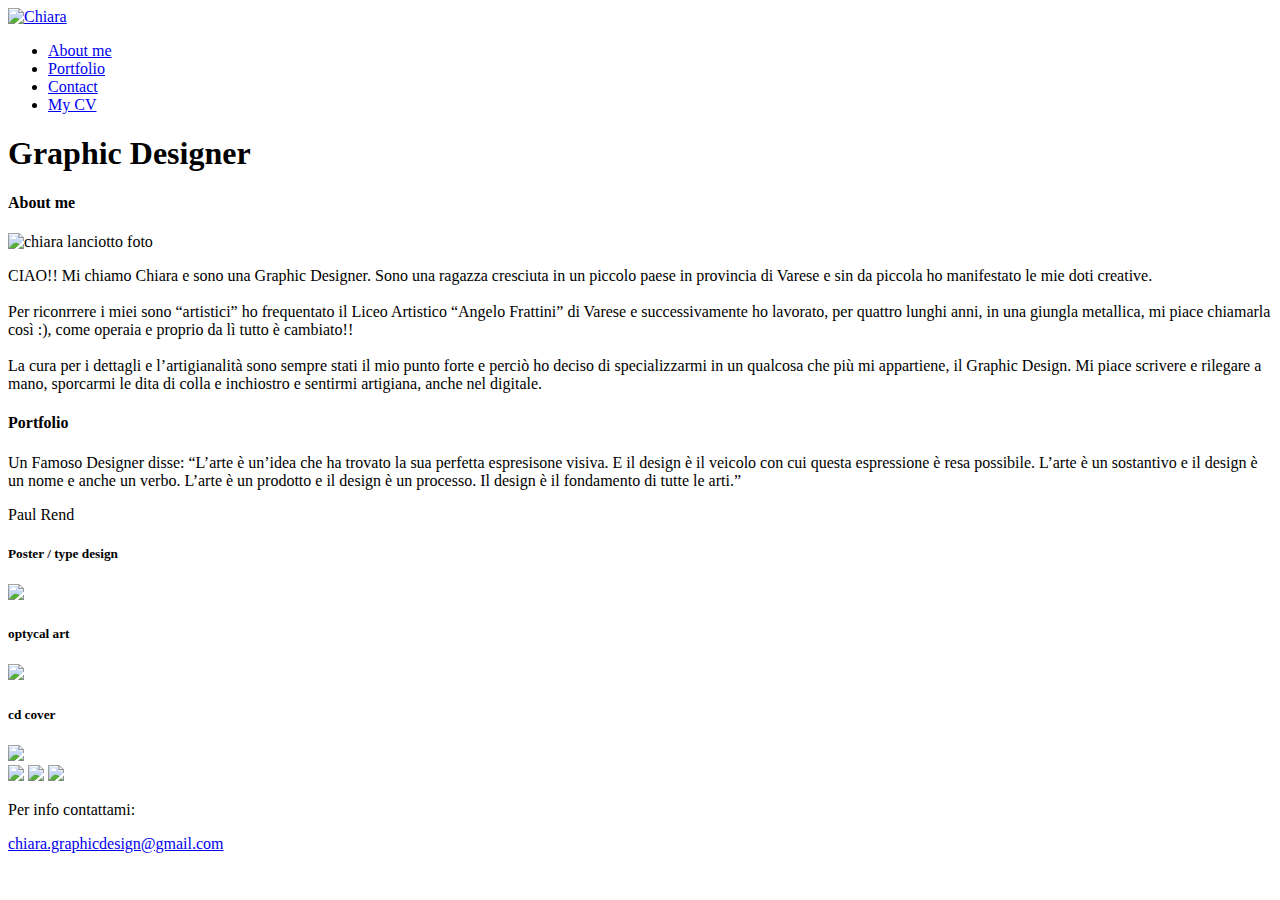
==== index.html @ 0a46676c "file-html" ====
<!DOCTYPE html>
<html lang="en">

<head>
    <meta charset="UTF-8">
    <meta http-equiv="X-UA-Compatible" content="IE=edge">
    <meta name="viewport" content="width=device-width, initial-scale=1.0">
    <title>Chiara Lanciotto</title>
    <link rel="stylesheet" href="STYLE/style.css">
</head>

<body>

    <!-- titolo -->
    <header class="header">
        <nav class="navbar">
            <a href="index.html">
                <img class="logo" src="IMG/Chiara%20lanciotto.svg" alt="Chiara">
            </a>
            <ul class="nav-menu">
                <li class="nav-item">
                    <a href="#" class="nav-link">About me</a>
                </li>
                <li class="nav-item">
                    <a href="#portfolio" class="nav-link">Portfolio</a>
                </li>
                <li class="nav-item">
                    <a href="#" class="nav-link">Contact</a>
                </li>
                <li class="nav-item">
                    <a href="#" class="nav-link">My CV</a>
                </li>
            </ul>
            <div class="hamburger">
                <span class="bar"></span>
                <span class="bar"></span>
                <span class="bar"></span>
            </div>
        </nav>
    </header>

    <h1 id="home">Graphic Designer</h1>

    <!-- sottotitolo -->
    <section>
        <h4>About me</h4>
    </section>
    <!-- descrizione about -->
    <article>
        <img class="foto-cv" src="IMG/ph.png" alt="chiara lanciotto foto">
        <p>CIAO!! Mi chiamo Chiara e sono
            una Graphic Designer. Sono una ragazza cresciuta in un piccolo paese in provincia di Varese
            e sin da piccola ho manifestato
            le mie doti creative.
            <br> <br>

            Per riconrrere i miei sono “artistici”
            ho frequentato il Liceo Artistico “Angelo Frattini” di Varese e successivamente ho lavorato,
            per quattro lunghi anni, in una giungla metallica, mi piace chiamarla così :), come operaia
            e proprio da lì tutto è cambiato!!
            <br> <br>

            La cura per i dettagli e l’artigianalità sono sempre stati il mio punto forte e perciò ho deciso di specializzarmi in un qualcosa
            che più mi appartiene, il Graphic Design.
            Mi piace scrivere e rilegare a mano, sporcarmi
            le dita di colla e inchiostro e sentirmi artigiana,
            anche nel digitale.
        </p>
    </article>
    <!-- sottotitolo -->
    <section id="portfolio">
        <h4>Portfolio</h4>
    </section>
    <!-- citazione -->
    <article>
        <p class="citazione">Un Famoso Designer disse: “L’arte è un’idea che ha trovato la sua perfetta espresisone visiva. E il design è il veicolo con cui questa espressione è resa possibile. L’arte è un sostantivo
            e il design è un nome e anche un verbo. L’arte è un prodotto e il design è
            un processo. Il design è il fondamento
            di tutte le arti.”</p>
    </article>
    <div class="author">
        <p class="citazione">Paul Rend</p>
    </div>

    <!-- link pagine progetti -->
    <div class="contenitore-link">
        <div class="final-link top-border">
            <h5>Poster / type design</h5>
            <a href="poster_type_design.html">
                <img src="IMG/arrow.svg">
            </a>
        </div>
        <div class="final-link">
            <h5>optycal art</h5>
            <a href="optical_art.html">
                <img src="IMG/arrow.svg">
            </a>
        </div>
        <div class="final-link">
            <h5>cd cover</h5>
                  <a href="cd_cover.html">
                <img src="IMG/arrow.svg">
            </a>
        </div>
    </div>

    <!-- footer -->
        <footer>
             <div class="social">
                <img class="in" src="IMG/insta.svg"></img>
                <img class="lik" src="IMG/linkedin.svg"></img>
                <img class="be" src="IMG/BE%202.svg"></img>
             </div>
    <!--link per scaricare cv-->
                                                                        <p>Per info contattami:</p>
            <a href="chiara.graphicdesign@gmail.com">chiara.graphicdesign@gmail.com</a>
        </footer>

   <script src="STYLE/index.js"></script>

</body>

</html>
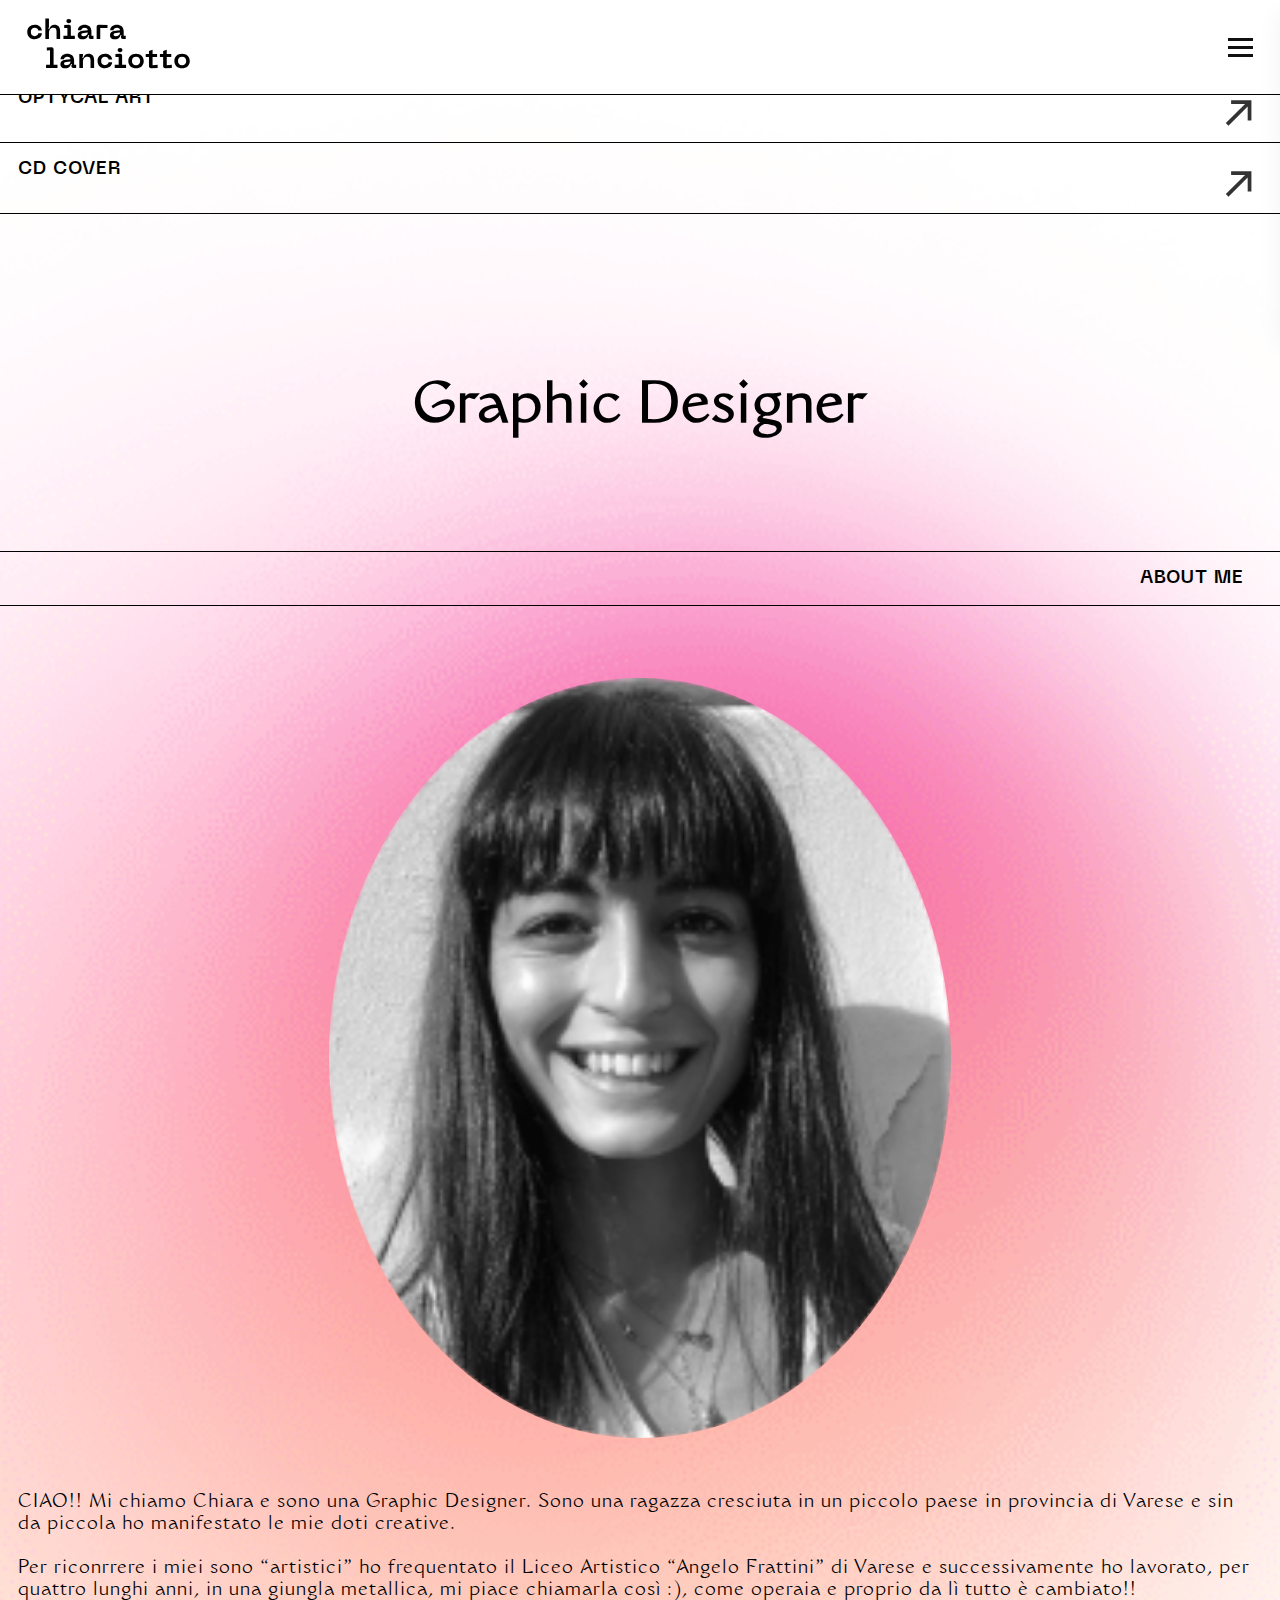
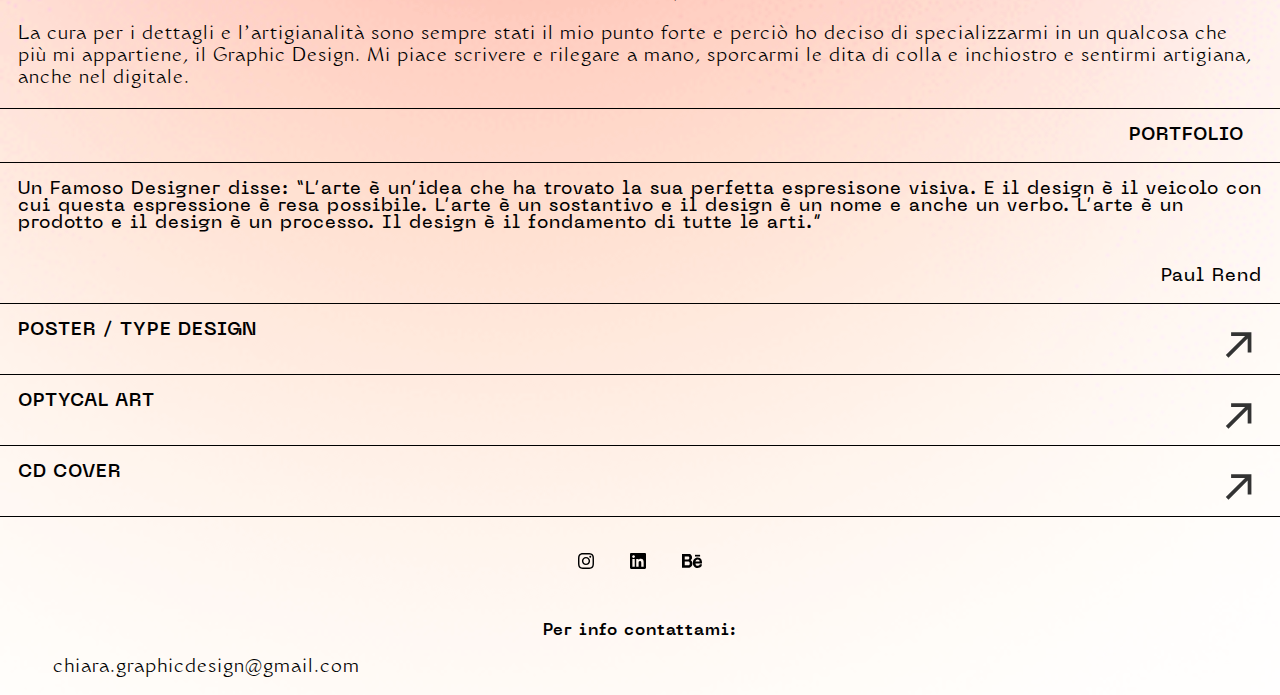
==== commit 20b48abc: "update desktop mode html" ====
--- a/index.html
+++ b/index.html
@@ -39,68 +39,92 @@
         </nav>
     </header>
 
-    <h1 id="home">Graphic Designer</h1>
+    <div class="desktop-mode">
+        <div class="contenitore-link desktop">
+            <div class="final-link">
+                <h5>Poster / type design</h5>
+                <a href="poster_type_design.html">
+                    <img src="IMG/arrow.svg">
+                </a>
+            </div>
+            <div class="final-link">
+                <h5>optycal art</h5>
+                <a href="optical_art.html">
+                    <img src="IMG/arrow.svg">
+                </a>
+            </div>
+            <div class="final-link">
+                <h5>cd cover</h5>
+                    <a href="cd_cover.html">
+                    <img src="IMG/arrow.svg">
+                </a>
+            </div>
+        </div>
 
-    <!-- sottotitolo -->
-    <section>
-        <h4>About me</h4>
-    </section>
-    <!-- descrizione about -->
-    <article>
-        <img class="foto-cv" src="IMG/ph.png" alt="chiara lanciotto foto">
-        <p>CIAO!! Mi chiamo Chiara e sono
-            una Graphic Designer. Sono una ragazza cresciuta in un piccolo paese in provincia di Varese
-            e sin da piccola ho manifestato
-            le mie doti creative.
-            <br> <br>
+        <div class="testo-desktop">
+            <h1 id="home">Graphic Designer</h1>
+            <!-- sottotitolo -->
+            <section>
+                <h4>About me</h4>
+            </section>
+            <!-- descrizione about -->
+            <article>
+                <img class="foto-cv" src="IMG/ph.png" alt="chiara lanciotto foto">
+                <p>CIAO!! Mi chiamo Chiara e sono
+                    una Graphic Designer. Sono una ragazza cresciuta in un piccolo paese in provincia di Varese
+                    e sin da piccola ho manifestato
+                    le mie doti creative.
+                    <br> <br>
 
-            Per riconrrere i miei sono “artistici”
-            ho frequentato il Liceo Artistico “Angelo Frattini” di Varese e successivamente ho lavorato,
-            per quattro lunghi anni, in una giungla metallica, mi piace chiamarla così :), come operaia
-            e proprio da lì tutto è cambiato!!
-            <br> <br>
+                    Per riconrrere i miei sono “artistici”
+                    ho frequentato il Liceo Artistico “Angelo Frattini” di Varese e successivamente ho lavorato,
+                    per quattro lunghi anni, in una giungla metallica, mi piace chiamarla così :), come operaia
+                    e proprio da lì tutto è cambiato!!
+                    <br> <br>
 
-            La cura per i dettagli e l’artigianalità sono sempre stati il mio punto forte e perciò ho deciso di specializzarmi in un qualcosa
-            che più mi appartiene, il Graphic Design.
-            Mi piace scrivere e rilegare a mano, sporcarmi
-            le dita di colla e inchiostro e sentirmi artigiana,
-            anche nel digitale.
-        </p>
-    </article>
-    <!-- sottotitolo -->
-    <section id="portfolio">
-        <h4>Portfolio</h4>
-    </section>
-    <!-- citazione -->
-    <article>
-        <p class="citazione">Un Famoso Designer disse: “L’arte è un’idea che ha trovato la sua perfetta espresisone visiva. E il design è il veicolo con cui questa espressione è resa possibile. L’arte è un sostantivo
-            e il design è un nome e anche un verbo. L’arte è un prodotto e il design è
-            un processo. Il design è il fondamento
-            di tutte le arti.”</p>
-    </article>
-    <div class="author">
-        <p class="citazione">Paul Rend</p>
-    </div>
+                    La cura per i dettagli e l’artigianalità sono sempre stati il mio punto forte e perciò ho deciso di specializzarmi in un qualcosa
+                    che più mi appartiene, il Graphic Design.
+                    Mi piace scrivere e rilegare a mano, sporcarmi
+                    le dita di colla e inchiostro e sentirmi artigiana,
+                    anche nel digitale.
+                </p>
+            </article>
+            <!-- sottotitolo -->
+            <section id="portfolio">
+                <h4>Portfolio</h4>
+            </section>
+            <!-- citazione -->
+            <article>
+                <p class="citazione">Un Famoso Designer disse: “L’arte è un’idea che ha trovato la sua perfetta espresisone visiva. E il design è il veicolo con cui questa espressione è resa possibile. L’arte è un sostantivo
+                    e il design è un nome e anche un verbo. L’arte è un prodotto e il design è
+                    un processo. Il design è il fondamento
+                    di tutte le arti.”</p>
+            </article>
+            <div class="author">
+                <p class="citazione">Paul Rend</p>
+            </div>
+        </div>    
 
-    <!-- link pagine progetti -->
-    <div class="contenitore-link">
-        <div class="final-link top-border">
-            <h5>Poster / type design</h5>
-            <a href="poster_type_design.html">
-                <img src="IMG/arrow.svg">
-            </a>
-        </div>
-        <div class="final-link">
-            <h5>optycal art</h5>
-            <a href="optical_art.html">
-                <img src="IMG/arrow.svg">
-            </a>
-        </div>
-        <div class="final-link">
-            <h5>cd cover</h5>
-                  <a href="cd_cover.html">
-                <img src="IMG/arrow.svg">
-            </a>
+        <!-- link pagine progetti -->
+        <div class="contenitore-link mobile">
+            <div class="final-link top-border">
+                <h5>Poster / type design</h5>
+                <a href="poster_type_design.html">
+                    <img src="IMG/arrow.svg">
+                </a>
+            </div>
+            <div class="final-link">
+                <h5>optycal art</h5>
+                <a href="optical_art.html">
+                    <img src="IMG/arrow.svg">
+                </a>
+            </div>
+            <div class="final-link">
+                <h5>cd cover</h5>
+                    <a href="cd_cover.html">
+                    <img src="IMG/arrow.svg">
+                </a>
+            </div>
         </div>
     </div>
 
--- a/STYLE/style.css
+++ b/STYLE/style.css
@@ -0,0 +1,323 @@
+/** @format */
+
+@font-face {
+  font-family: "WTMonarchNova-Roman";
+  src: url("../FONT/WTMonarchNova-Roman.woff") format("woff");
+}
+
+@font-face {
+  font-family: "neuemachina-bold";
+  src: url("../FONT/NEUEMACHINA-BOLD.woff") format("woff");
+}
+
+@font-face {
+  font-family: "neuemachina-medium";
+  src: url("../FONT/NEUEMACHINA-MEDIUM.woff") format("woff");
+}
+
+* {
+  margin: 0;
+  padding: 0;
+  box-sizing: border-box;
+  font-size: 18px;
+  font-family: "WTMonarchNova-Roman";
+  letter-spacing: 1px;
+}
+h2,
+h4,
+h5 {
+  font-family: "neuemachina-bold";
+}
+
+h3 {
+  font-family: "WTMonarchNova-Roman";
+}
+
+body {
+  background-image: url(../IMG/gradient+texture.png);
+  background-size: cover;
+  background-repeat: no-repeat;
+}
+
+.logo {
+  width: 100%;
+  height: auto;
+}
+/* bordo nav */
+.header {
+  border-bottom: 1px solid #e2e8f0;
+}
+/* hamburger menu */
+.navbar {
+  position: fixed;
+  display: flex;
+  justify-content: space-between;
+  align-items: center;
+  padding: 1rem 1.5rem;
+  width: 100%;
+  background-color: #fff;
+  border-bottom: 1px solid #000;
+}
+.bar {
+  display: block;
+  width: 25px;
+  height: 3px;
+  margin: 5px auto;
+  -webkit-transition: all 0.3s ease-in-out;
+  transition: all 0.3s ease-in-out;
+  background-color: #101010;
+}
+.nav-item {
+  margin-left: 5rem;
+}
+
+.nav-item a {
+  text-decoration: none;
+  font-family: "neuemachina-bold";
+  text-transform: uppercase;
+}
+
+/* link nav */
+.nav-link {
+  font-size: 1.6rem;
+  font-weight: 400;
+  color: #475569;
+}
+.nav-menu {
+  z-index: 2;
+  position: fixed;
+  right: -100%;
+  top: 0em;
+  flex-direction: column;
+  background-color: #fff;
+  width: 100%;
+  border-radius: 10px;
+  text-align: center;
+  transition: 0.3s;
+  box-shadow: 0 10px 27px rgba(0, 0, 0, 0.05);
+}
+.nav-menu.active {
+  right: 0;
+}
+
+.nav-item {
+  margin: 2.5rem 0;
+  list-style: none;
+}
+.hamburger {
+  display: block;
+  cursor: pointer;
+  z-index: 5;
+}
+.hamburger.active .bar:nth-child(2) {
+  opacity: 0;
+}
+
+.hamburger.active .bar:nth-child(1) {
+  transform: translateY(8px) rotate(45deg);
+}
+
+.hamburger.active .bar:nth-child(3) {
+  transform: translateY(-8px) rotate(-45deg);
+}
+
+#home {
+  font-size: 3em;
+  text-align: center;
+  line-height: 67px;
+  display: flex;
+  flex-direction: column;
+  align-items: center;
+  justify-content: center;
+  padding: 3em 0 2em 0;
+}
+section {
+  border-top: 1px solid #000;
+  border-bottom: 1px solid #000;
+  padding: 1em;
+}
+section h4 {
+  text-align: right;
+  text-transform: uppercase;
+  padding-right: 1em;
+}
+.foto-cv {
+  width: 50%;
+  height: auto;
+  border-radius: 50%;
+  margin: 3em 0;
+}
+
+article {
+  width: 100%;
+  display: flex;
+  flex-direction: column;
+  padding: 1em;
+  text-align: left;
+  justify-content: center;
+  align-items: center;
+}
+.B-N {
+  width: 100%;
+  height: 300px;
+  margin: 3em auto;
+}
+.B-N img {
+  width: 100%;
+  height: auto;
+}
+.CD {
+  margin: 0.5em auto;
+}
+.citazione {
+  font-family: "neuemachina-medium";
+  font-size: 1em;
+  letter-spacing: 1px;
+}
+.author {
+  text-align: right;
+  padding: 1em;
+}
+.final-link {
+  border-bottom: 1px solid #000;
+  display: flex;
+  justify-content: space-between;
+}
+.top-border {
+  border-top: 1px solid #000;
+}
+h5 {
+  text-align: left;
+  text-transform: uppercase;
+  padding: 1em;
+  font-family: "neuemachina-bold";
+}
+.final-link a {
+  text-decoration: none;
+  color: #000;
+  padding-right: 18px;
+  padding-top: 1em;
+}
+.social {
+  display: flex;
+  justify-content: center;
+  padding: 1em;
+}
+
+.social img {
+  padding: 1em;
+  justify-content: center;
+}
+
+footer p {
+  padding: 18px;
+  font-size: 16px;
+  font-family: "neuemachina-bold";
+  text-align: center;
+}
+
+footer a {
+  padding: 18px;
+  text-decoration: none;
+  color: black;
+  margin: 35px;
+}
+
+.space-top {
+  margin: 5.3em 0 2em 0;
+}
+
+.page_typo {
+  text-align: center;
+  font-size: 32px;
+  padding-top: 20px;
+  padding-bottom: 25px;
+}
+
+.container {
+  display: flex;
+  flex-direction: row;
+  width: 100%;
+  justify-content: space-between;
+  height: auto;
+}
+.immagine {
+  width: 50%;
+}
+.immagine img {
+  width: 100%;
+}
+.margine {
+  margin-right: 1em;
+}
+.testo {
+  width: 50%;
+  height: 290px;
+  display: flex;
+  flex-direction: column;
+  padding-right: 1em;
+}
+.align-left {
+  width: 50%;
+  height: 290px;
+  display: flex;
+  flex-direction: column;
+  padding-right: 1em;
+}
+.align-left p {
+  padding-left: 20px;
+}
+.testo p {
+  font-size: 1em;
+  padding-left: 100px;
+}
+.text-less {
+  width: 50%;
+  height: 270px;
+  display: flex;
+  flex-direction: column;
+  padding-right: 1em;
+}
+.text-less p {
+  font-size: 1em;
+  padding-left: 80px;
+}
+.testo-alto {
+  font-size: 1em;
+  margin-top: -15em;
+  padding-bottom: 1em;
+}
+.logo-alto {
+  font-size: 1em;
+  margin-top: -8em;
+  padding-bottom: 1em;
+}
+.top-img {
+  margin-top: -15em;
+}
+.bottom-img {
+  margin-right: 1em;
+}
+.img-top {
+  margin-top: -7em;
+  padding-right: 1em;
+}
+.didascalia {
+  text-align: left;
+}
+.align-right p {
+  font-size: 0.8em;
+  margin-top: -7.5em;
+  text-align: right;
+}
+.didascalia p {
+  font-size: 0.8em;
+  text-align: left;
+  margin-top: -7.5em;
+}
+.didascalia-singola {
+  text-align: center;
+}
+.didscalia-singola p {
+  font-size: 0.8em;
+}
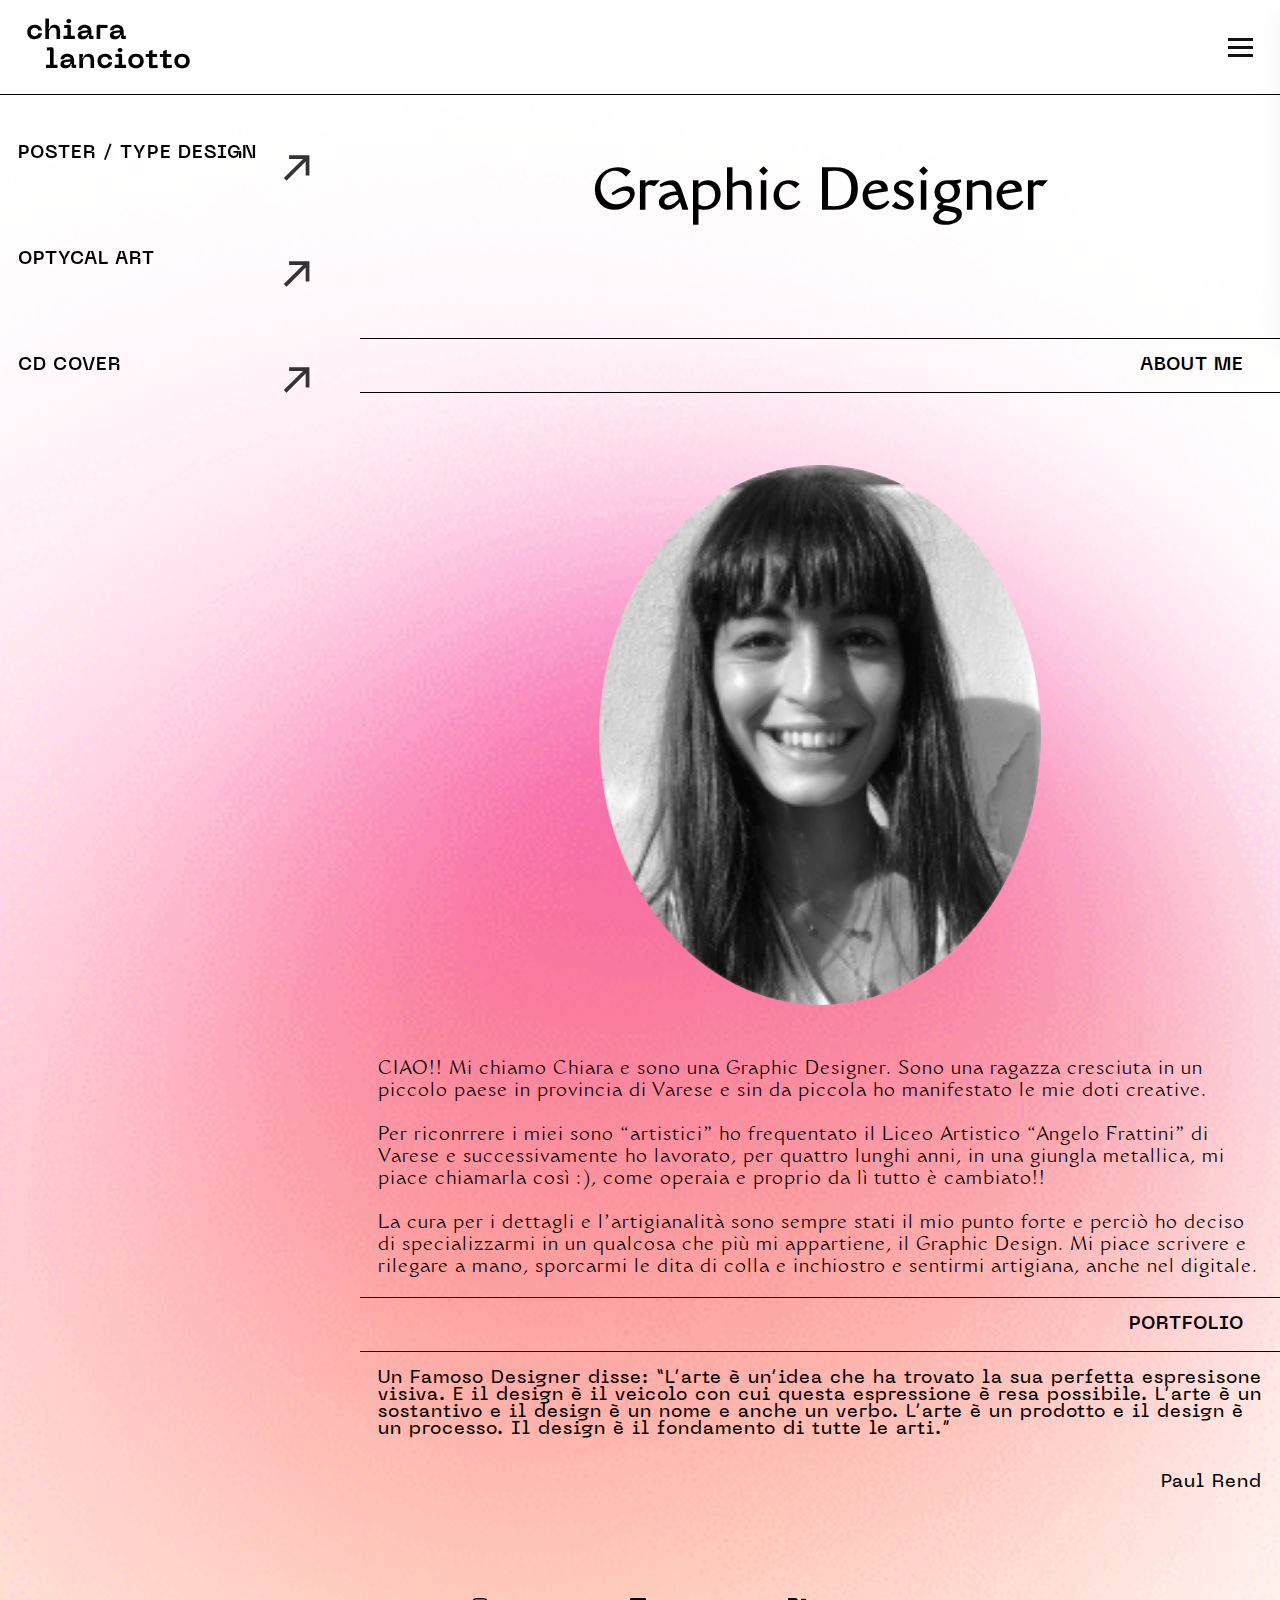
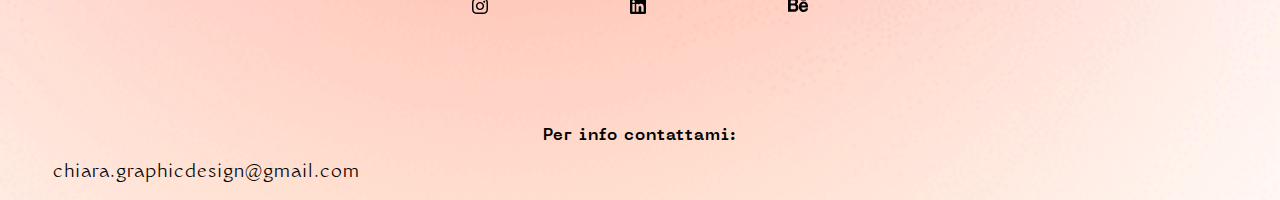
==== commit 223d8af4: "link social" ====
--- a/index.html
+++ b/index.html
@@ -130,13 +130,19 @@
 
     <!-- footer -->
         <footer>
-             <div class="social">
-                <img class="in" src="IMG/insta.svg"></img>
-                <img class="lik" src="IMG/linkedin.svg"></img>
-                <img class="be" src="IMG/BE%202.svg"></img>
-             </div>
-    <!--link per scaricare cv-->
-                                                                        <p>Per info contattami:</p>
+            <div class="social">
+                <a href="">
+                    <img class="in" src="IMG/insta.svg" />
+                </a>
+                <a href="https://www.linkedin.com/in/chiara-lanciotto-9144a521">
+                    <img class="lik" src="IMG/linkedin.svg" />
+                </a>
+                <a href="https://www.behance.net/chiaralanciotto1">
+                    <img class="be" src="IMG/BE%202.svg" />
+                </a>
+            </div>
+            <!--link per scaricare cv-->
+            <p>Per info contattami:</p>
             <a href="chiara.graphicdesign@gmail.com">chiara.graphicdesign@gmail.com</a>
         </footer>
 
--- a/STYLE/style.css
+++ b/STYLE/style.css
@@ -321,3 +321,33 @@
 .didscalia-singola p {
   font-size: 0.8em;
 }
+.mobile{
+  display: block;
+}
+.desktop{
+  display: none;
+}
+@media screen and (min-width:700px) {
+  .mobile{
+    display: none;
+  }
+  .desktop{
+    display: block;
+  }
+  .desktop-mode{
+    display: flex;
+    justify-content: space-between;
+  }
+  .contenitore-link{
+    position: fixed;
+    margin-top: 5em;
+  }
+  .testo-desktop{
+    width: 100%;
+    margin: 0 0 0 20em;
+  }
+  .final-link{
+    margin-top: 2em;
+    border: none;
+  }
+}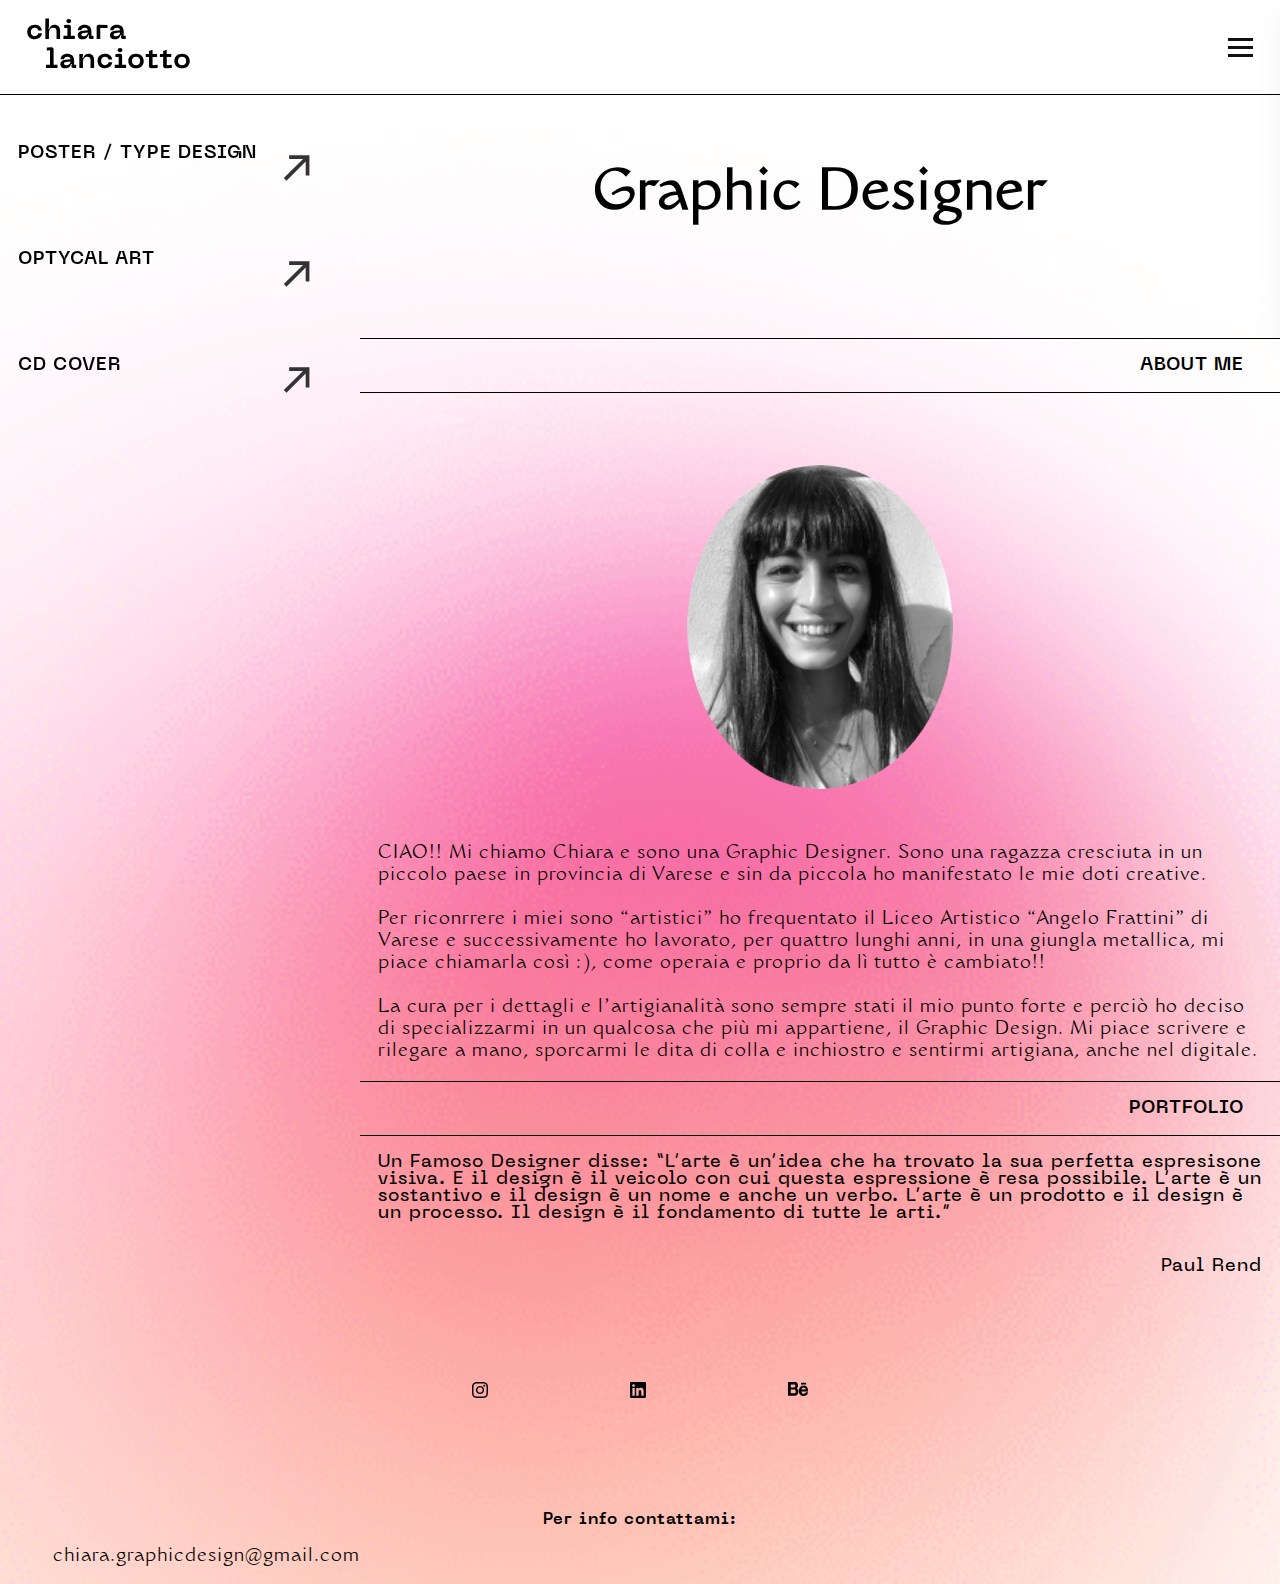
==== commit 598c3d83: "link contact" ====
--- a/index.html
+++ b/index.html
@@ -25,7 +25,7 @@
                     <a href="#portfolio" class="nav-link">Portfolio</a>
                 </li>
                 <li class="nav-item">
-                    <a href="#" class="nav-link">Contact</a>
+                    <a href="#contact" class="nav-link">Contact</a>
                 </li>
                 <li class="nav-item">
                     <a href="#" class="nav-link">My CV</a>
@@ -130,7 +130,7 @@
 
     <!-- footer -->
         <footer>
-            <div class="social">
+            <div class="social" id="contact">
                 <a href="">
                     <img class="in" src="IMG/insta.svg" />
                 </a>
--- a/STYLE/style.css
+++ b/STYLE/style.css
@@ -238,14 +238,17 @@
   display: flex;
   flex-direction: row;
   width: 100%;
+  height: auto;
   justify-content: space-between;
   height: auto;
 }
 .immagine {
   width: 50%;
+  height: auto;
 }
 .immagine img {
   width: 100%;
+  height: auto;
 }
 .margine {
   margin-right: 1em;
@@ -350,4 +353,19 @@
     margin-top: 2em;
     border: none;
   }
+  .immagine img{
+    width: 100%;
+    height: auto;
+  }
+  .B-N {
+    width: 70%;
+    height: auto;
+    margin: 4em auto;
+  }
+  .CD img{
+    width: 80%;
+  }
+  .foto-cv{
+    width: 30%;
+  }
 }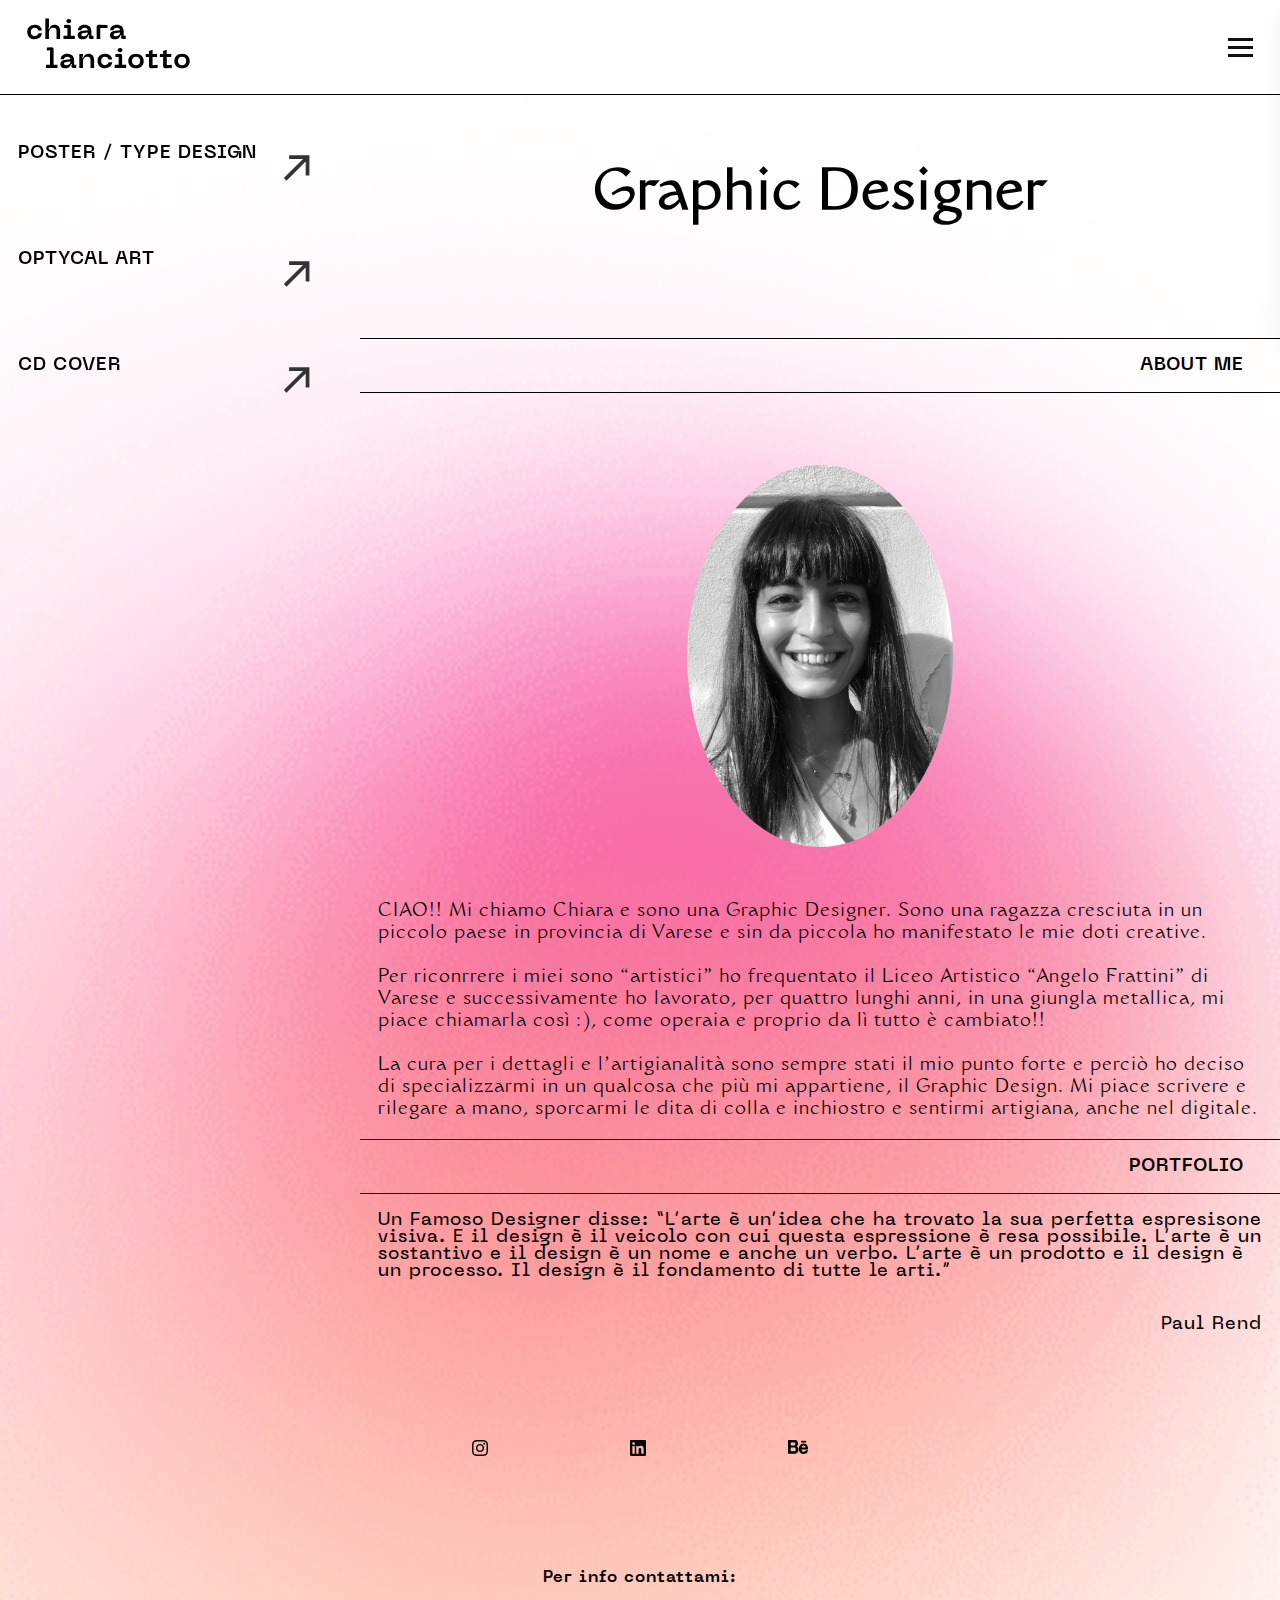
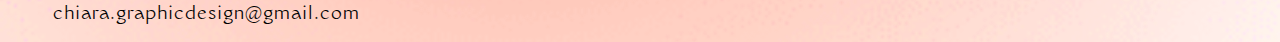
==== commit 5005c8d7: "update img-home" ====
--- a/index.html
+++ b/index.html
@@ -69,7 +69,7 @@
             </section>
             <!-- descrizione about -->
             <article>
-                <img class="foto-cv" src="IMG/ph.png" alt="chiara lanciotto foto">
+                <img class="foto-cv" src="IMG/IMG-3405.jpg" alt="chiara lanciotto foto">
                 <p>CIAO!! Mi chiamo Chiara e sono
                     una Graphic Designer. Sono una ragazza cresciuta in un piccolo paese in provincia di Varese
                     e sin da piccola ho manifestato
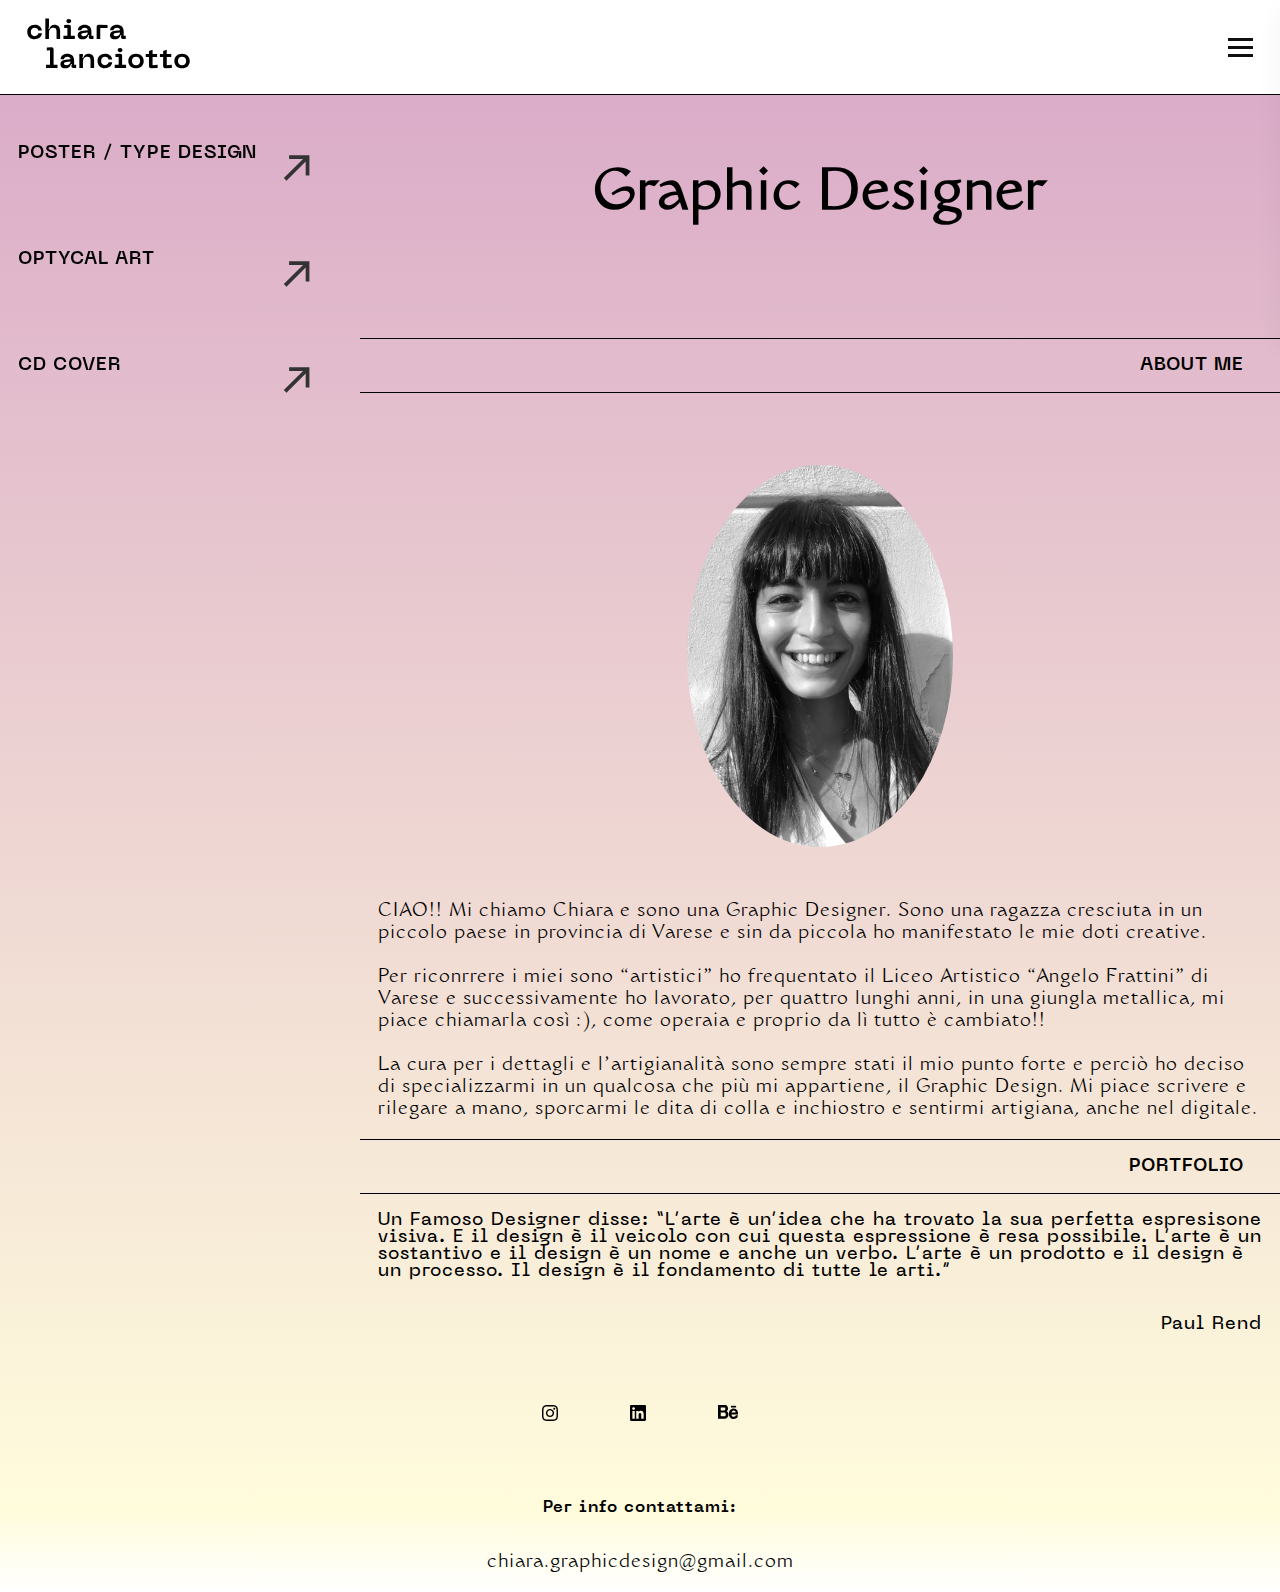
==== commit f9184223: "Add files via upload" ====
--- a/index.html
+++ b/index.html
@@ -142,8 +142,11 @@
                 </a>
             </div>
             <!--link per scaricare cv-->
-            <p>Per info contattami:</p>
-            <a href="chiara.graphicdesign@gmail.com">chiara.graphicdesign@gmail.com</a>
+            <div class="mail">
+                <p>Per info contattami:</p>
+                <a href="chiara.graphicdesign@gmail.com">chiara.graphicdesign@gmail.com</a>
+            </div>
+            
         </footer>
 
    <script src="STYLE/index.js"></script>
--- a/STYLE/style.css
+++ b/STYLE/style.css
@@ -34,8 +34,8 @@
 }
 
 body {
-  background-image: url(../IMG/gradient+texture.png);
-  background-size: cover;
+  background: rgb(255,255,255);
+  background:  linear-gradient(0deg, rgba(255,255,255,1) 0%, rgba(255,252,220,1) 5%, rgba(217,167,199,1) 100%);
   background-repeat: no-repeat;
 }
 
@@ -208,19 +208,24 @@
   padding: 1em;
   justify-content: center;
 }
-
+.mail{
+  display: flex;
+  flex-direction: column;
+  width: 100%;
+  justify-content: center;
+  align-items: center;
+}
 footer p {
   padding: 18px;
   font-size: 16px;
   font-family: "neuemachina-bold";
   text-align: center;
 }
-
 footer a {
   padding: 18px;
   text-decoration: none;
   color: black;
-  margin: 35px;
+  
 }
 
 .space-top {
